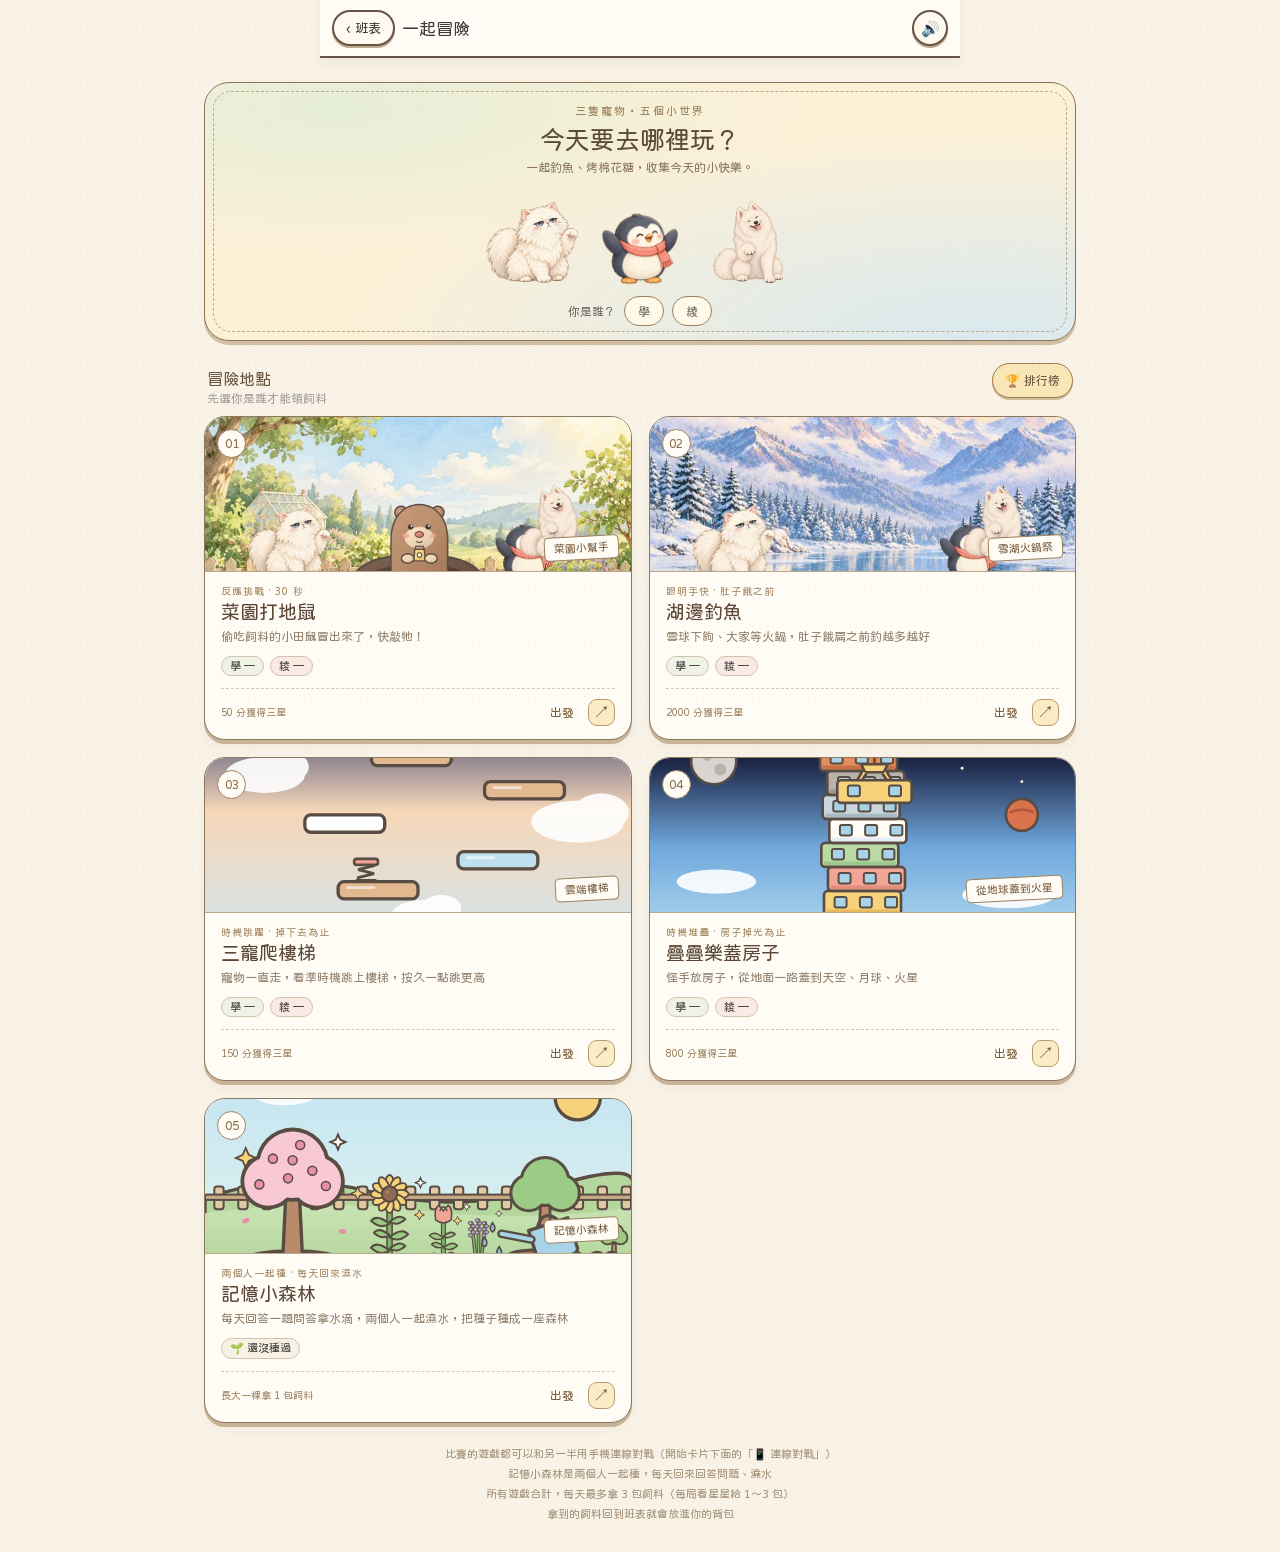
==== games/index.html @ b3e5f1cc "Add the shared memory-garden game Inspired by the Memory Tree app's couple forest: each day there is" ====
<!DOCTYPE html>
<html lang="zh-TW">
<head>
<meta charset="UTF-8">
<meta name="viewport" content="width=device-width, initial-scale=1.0, maximum-scale=1.0, user-scalable=no, viewport-fit=cover">
<meta name="apple-mobile-web-app-capable" content="yes">
<meta name="theme-color" content="#FFFCF6">
<title>一起冒險</title>
<link rel="preconnect" href="https://fonts.googleapis.com">
<link rel="preconnect" href="https://fonts.gstatic.com" crossorigin>
<link href="https://fonts.googleapis.com/css2?family=Huninn&display=swap" rel="stylesheet">
<link rel="stylesheet" href="game.css?v=vs-20261031">
<style>
body{min-height:100%;background:var(--paper);}
.lb{max-width:520px;margin:0 auto;padding:calc(env(safe-area-inset-top) + 76px) 14px calc(env(safe-area-inset-bottom) + 28px);}
/* 上面的歡迎卡：三隻一起出發 */
.lb-hero{position:relative;padding:16px 14px 12px;border:var(--lw) solid var(--ink);border-radius:24px;background:linear-gradient(180deg,#E4F2F8,#FDF2D2);box-shadow:0 4px 0 var(--ink);text-align:center;overflow:hidden;}
.lb-hero h1{font-size:22px;font-weight:400;}
.lb-hero p{font-size:13px;color:var(--t2);margin-top:4px;line-height:1.6;}
.lb-hero .g-pets{height:96px;margin-top:8px;}
.lb-hero .g-pets img{animation:lbHop 1.6s ease-in-out infinite;}
.lb-hero .g-pets img:nth-child(2){animation-delay:.25s;}.lb-hero .g-pets img:nth-child(3){animation-delay:.5s;}
@keyframes lbHop{0%,100%{transform:translateY(0);}50%{transform:translateY(-6px);}}
.lb-who{display:flex;align-items:center;justify-content:center;gap:8px;margin-top:12px;font-size:13px;color:var(--t2);}
.lb-who button{height:32px;padding:0 14px;border:var(--lw2) solid var(--ink);border-radius:999px;background:var(--paper);font-size:13px;}
.lb-who button.on{background:var(--yellow);}
.lb-who b{font-weight:400;padding:4px 14px;border:var(--lw2) solid var(--ink);border-radius:999px;background:var(--yellow);color:var(--t);}
/* 地圖上的冒險地點 */
.lb-h{display:flex;align-items:baseline;justify-content:space-between;margin:20px 4px 8px;font-size:14px;color:var(--t2);}
.lb-list{display:flex;flex-direction:column;gap:12px;}
.lb-game{display:grid;grid-template-columns:64px minmax(0,1fr) auto;align-items:center;gap:12px;width:100%;padding:12px;border:var(--lw2) solid var(--ink);border-radius:20px;background:var(--paper);box-shadow:0 3px 0 var(--ink);text-align:left;}
.lb-game:active{transform:translateY(3px);box-shadow:none;}
.lb-game.soon{background:var(--paper2);border-style:dashed;box-shadow:none;cursor:default;}
.lb-game.soon:active{transform:none;}
.lb-ic{width:64px;height:64px;border:var(--lw2) solid var(--ink);border-radius:50%;display:flex;align-items:center;justify-content:center;font-size:32px;background:var(--c,#FDF2D2);}
.lb-ic img{width:100%;height:100%;object-fit:contain;border-radius:50%;}
.lb-game.soon .lb-ic{filter:grayscale(.7);opacity:.6;}
.lb-name{font-size:17px;}
.lb-desc{font-size:12px;color:var(--t2);margin-top:2px;line-height:1.5;}
.lb-tag{font-size:12px;padding:4px 10px;border:1.5px solid var(--ink);border-radius:999px;background:var(--ribbon-bg);white-space:nowrap;}
.lb-tag.done{background:var(--paper2);color:var(--t3);}
.lb-game.soon .lb-tag{background:none;border-style:dashed;color:var(--t3);}
.lb-note{font-size:12px;color:var(--t3);text-align:center;margin-top:18px;line-height:1.7;}
.lb-best{display:flex;gap:6px;margin-top:5px;font-size:12px;}
.lb-best span{padding:1px 8px;border:1.5px solid var(--ink);border-radius:999px;background:var(--paper);}
.lb-best span.syue{background:#EEF6E8;}.lb-best span.ling{background:#FDEEEA;}
.lb-best span.top{background:var(--yellow);}
.lb-rankbtn{height:32px;padding:0 12px;border:var(--lw2) solid var(--ink);border-radius:999px;background:var(--yellow);font-size:13px;box-shadow:0 2px 0 var(--ink);}
.rk-tabs{display:grid;grid-template-columns:repeat(3,1fr);gap:6px;margin:4px 0 12px;}
.rk-tabs button{height:38px;border:var(--lw2) solid var(--ink);border-radius:14px;background:var(--paper);font-size:14px;}
.rk-tabs button.on{background:var(--yellow);}
.rk-vs{display:flex;justify-content:center;gap:10px;margin-bottom:12px;font-size:14px;}
.rk-vs span{padding:4px 12px;border:var(--lw2) solid var(--ink);border-radius:999px;}
.rk-vs .syue{background:#EEF6E8;}.rk-vs .ling{background:#FDEEEA;}
/* 另一半在對戰房間等：上面跳出邀請 */
.lb-inv{display:block;margin-top:14px;padding:11px 12px;border:2px solid #665347;border-radius:16px;background:linear-gradient(#FFE3DA,#F7B9A9);box-shadow:0 3px 0 #B5765F;color:#5A3A30;font-size:15px;text-align:center;text-decoration:none;animation:lbInv 1s ease-in-out infinite alternate;}
.lb-inv[hidden]{display:none;}
@keyframes lbInv{to{transform:scale(1.02);}}
</style>
<link rel="stylesheet" href="polish.css?v=snowlake-20261026">
</head>
<body data-game="lobby">
<div class="g-bar"><button class="g-back" onclick="location.href='../'">‹ 班表</button><div class="g-title">一起冒險</div></div>
<div class="lb">
  <div class="lb-hero">
    <div class="lb-eyebrow">三隻寵物・五個小世界</div><h1>今天要去哪裡玩？</h1>
    <p>一起釣魚、烤棉花糖，收集今天的小快樂。</p>
    <div class="g-pets" id="lbPets"></div>
    <div class="lb-who" id="lbWho"></div>
  </div>
  <a class="lb-inv" id="lbInv" href="climb.html?vs=1" hidden></a>
  <div class="lb-h"><span>冒險地點 <small id="lbCap" style="font-size:12px;color:var(--t3)"></small></span><button class="lb-rankbtn" id="lbRank">🏆 排行榜</button></div>
  <div class="lb-list" id="lbList"></div>
  <div class="lb-note">比賽的遊戲都可以和另一半用手機連線對戰（開始卡片下面的「📱 連線對戰」）<br>記憶小森林是兩個人一起種，每天回來回答問題、澆水<br>所有遊戲合計，每天最多拿 3 包飼料（每局看星星給 1～3 包）<br>拿到的飼料回到班表就會放進你的背包</div>
</div>
<script src="sound.js?v=garden-20261102"></script>
<script src="game.js?v=garden-20261102"></script>
<script src="vs.js?v=garden-20261102"></script>
<script>
// 冒險地點：有 href 的就是可以玩的
var GAMES=[
  {id:'whack',name:'菜園打地鼠',s:'打地鼠',desc:'偷吃飼料的小田鼠冒出來了，快敲牠！',ic:'🔨',c:'#E7F2DF',href:'whack.html'},
  {id:'fish',name:'湖邊釣魚',s:'釣魚',desc:'雪球下鉤、大家等火鍋，肚子餓扁之前釣越多越好',ic:'🎣',c:'#E4F2F8',href:'fish.html'},
  {id:'climb',name:'三寵爬樓梯',s:'爬樓梯',desc:'寵物一直走，看準時機跳上樓梯，按久一點跳更高',ic:'🪜',c:'#E4F2F8',href:'climb.html'},
  {id:'tower',name:'疊疊樂蓋房子',s:'蓋房子',desc:'怪手放房子，從地面一路蓋到天空、月球、火星',ic:'🏗️',c:'#E4F2F8',href:'tower.html'},
  // 一起玩的（不比分數、不進排行榜）
  {id:'garden',name:'記憶小森林',s:'種樹',desc:'每天回答一題問答拿水滴，兩個人一起澆水，把種子種成一座森林',ic:'🌳',c:'#E7F2DF',href:'garden.html',coop:true}
];
// 小森林：森林幾棵、今天兩個人各澆了幾滴（小森林頁面記在這支手機）
function gardenLine(){
  var g;try{g=JSON.parse(localStorage.getItem('gardenSum')||'null');}catch(e){g=null;}
  if(!g)return '<div class="lb-best"><span>🌱 還沒種過</span></div>';
  var w=g.day===G.today()?g.w||{}:{};
  return '<div class="lb-best"><span class="top">🌳 森林 '+(+g.forest||0)+' 棵</span>'+['syue','ling'].map(function(u){return '<span class="'+u+'">'+G.NAMES[u]+' 💧'+(+w[u]||0)+'</span>';}).join('')+'</div>';
}
function draw(){
  document.getElementById('lbPets').innerHTML=['cat','pg','dg'].map(function(k){return '<img'+(k==='pg'?' class="pg"':'')+' src="'+G.petImg(k,'happy')+'" alt="'+G.petName(k)+'">';}).join('');
  var me=G.who();
  // 已經選過就只顯示；要換人到班表的寵物狀態頁改（這支手機存的是誰的紀錄）
  document.getElementById('lbWho').innerHTML=me?'玩的人是 <b>'+G.NAMES[me]+'</b>':'你是誰？ <button data-u="syue">學</button><button data-u="ling">綾</button>';
  document.querySelectorAll('#lbWho [data-u]').forEach(function(b){b.onclick=function(){G.setWho(b.getAttribute('data-u'));draw();};});
  // 飼料是所有遊戲一起算：大廳上面顯示今天還能拿幾包
  document.getElementById('lbCap').textContent=!me?'先選你是誰才能領飼料':G.left()?'今天還能拿 '+G.left()+' 包飼料':'今天的飼料拿完了，還是可以衝排行榜';
  document.getElementById('lbList').innerHTML=GAMES.map(function(g,i){
    var tag=!g.href?'即將推出':G.SCENES[g.id].goal;
    // 兩個人各自最高分，高的那個塗黃色
    var bs=g.href&&!g.coop?['syue','ling'].map(function(u){return {u:u,s:G.best(g.id,u)};}):[],top=Math.max.apply(null,bs.map(function(x){return x.s==null?-1:x.s;}));
    var best=g.coop?gardenLine():g.href?'<div class="lb-best">'+bs.map(function(x){return '<span class="'+x.u+(x.s!=null&&x.s===top?' top':'')+'">'+(x.s!=null&&x.s===top?'🏆 ':'')+G.NAMES[x.u]+' '+(x.s==null?'—':x.s)+'</span>';}).join('')+'</div>':'';
    var meta=G.SCENES[g.id];
    return '<button class="lb-game" data-g="'+g.id+'" aria-label="遊玩'+g.name+'" style="--scene:'+meta.color+'"><span class="lb-cover"><img src="../assets/games/'+g.id+'/'+(meta.cover||'cover.svg')+'" alt="" loading="lazy"><span class="lb-number">0'+(i+1)+'</span><span class="lb-cover-label">'+meta.label+'</span></span><span class="lb-copy"><span class="lb-game-meta">'+meta.kind+' · '+meta.time+'</span><span class="lb-name">'+g.name+'</span><span class="lb-desc">'+g.desc+'</span>'+best+'<span class="lb-card-footer"><span class="lb-tag">'+tag+'</span><span class="lb-go">出發 <span aria-hidden="true">↗</span></span></span></span></button>';
  }).join('');
  document.querySelectorAll('[data-g]').forEach(function(b){b.onclick=function(){var g=GAMES.filter(function(x){return x.id===b.getAttribute('data-g');})[0];if(g.href)location.href=g.href;};});
}
// 排行榜：每款前 10 名（兩個人一起排），上面是各自的最高分
var rankGame='whack';
function openRank(){
  var playable=GAMES.filter(function(g){return g.href&&!g.coop;});
  var g=playable.filter(function(x){return x.id===rankGame;})[0]||playable[0];
  var vs=['syue','ling'].map(function(u){var b=G.best(g.id,u);return '<span class="'+u+'">'+G.NAMES[u]+' 最高 '+(b==null?'—':b+' 分')+'</span>';}).join('');
  var old=document.querySelector('.g-ov');if(old)old.remove();
  var ov=G.el('<div class="g-ov"><div class="g-card g-leaderboard" role="dialog" aria-modal="true" aria-label="排行榜" style="text-align:left"><h2 style="text-align:center">🏆 排行榜</h2><div class="rk-tabs">'+playable.map(function(x){return '<button data-rk="'+x.id+'"'+(x.id===g.id?' class="on"':'')+'>'+x.ic+' '+x.s+'</button>';}).join('')+'</div><div class="rk-vs">'+vs+'</div>'+G.boardHtml(g.id,'分')+
    '<p class="g-small" style="text-align:center">另一半的分數回到班表、同步後就會出現在這裡</p><div class="g-btns"><button class="g-btn ghost" data-close>關閉</button></div></div></div>');
  document.body.appendChild(ov);
  ov.querySelectorAll('[data-rk]').forEach(function(b){b.onclick=function(){rankGame=b.getAttribute('data-rk');openRank();};});
  ov.querySelector('[data-close]').onclick=function(){ov.remove();};
  ov.onclick=function(e){if(e.target===ov)ov.remove();};
}
document.getElementById('lbRank').onclick=function(){SND.sfx('tap');openRank();};
// 連線對戰：另一半在哪個遊戲的對戰房間等，上面跳出邀請（每 5 秒再看一次，對方走了就收起來）
var vsRoom={};
function vsPaint(){
  var op=VS.other(),el=document.getElementById('lbInv'),g=VS.can()?VS.ORDER.filter(function(k){return VS.present((vsRoom[k]||{})[op]);})[0]:null;
  el.hidden=!g;if(g){el.textContent='💌 '+G.NAMES[op]+' 在'+VS.NAMES[g]+'等你連線對戰！點這裡加入 →';el.href=g+'.html?vs=1';}
}
if(VS.can())VS.connect().then(function(){VS.watchAll(function(r){vsRoom=r||{};vsPaint();});setInterval(vsPaint,5000);}).catch(function(e){console.warn('vs',e);});
// 大廳的主題曲（第一次點畫面才會開始）
SND.music('lobby');
draw();
// 從遊戲按上一頁回來時重新算剩幾次
window.addEventListener('pageshow',function(e){if(e.persisted)draw();});
</script>
</body>
</html>
---- games/game.css ----
/* 小遊戲共用：跟班表同一套繪本風（和紙白、墨灰粗線、大圓角） */
:root{
  --paper:#FFFCF6;--paper2:#F5EEE2;--ink:#3E3A39;--press:#F1E8D8;
  --coral:#F2A497;--yellow:#F6D27A;--mizu:#A8D3E6;--wakatake:#B9DAA5;
  --t:#3E3A39;--t2:#6E6866;--t3:#A39C98;
  --syue:#B9DAA5;--ling:#F2A497;--ribbon-bg:#FDF2D2;--ribbon-t:#86610E;
  --lw:3px;--lw2:2px;--pop:cubic-bezier(.34,1.56,.64,1);
}
*,*::before,*::after{box-sizing:border-box;margin:0;padding:0;-webkit-tap-highlight-color:transparent;}
html,body{height:100%;}
body{background:var(--paper);font-family:'Huninn',-apple-system,'PingFang TC',sans-serif;font-weight:400;font-synthesis:none;color:var(--t);touch-action:manipulation;overscroll-behavior:none;-webkit-user-select:none;user-select:none;}
button{font-family:inherit;font-weight:400;color:inherit;cursor:pointer;}
img{-webkit-user-drag:none;user-select:none;}

/* 上方工具列：返回、標題、分數或時間。實心底＋下框線（跟班表標題列一樣），iOS 狀態列下面才不會變霧霧的 */
.g-bar{position:fixed;left:0;right:0;top:0;z-index:20;display:flex;align-items:center;gap:8px;padding:calc(env(safe-area-inset-top) + 10px) 12px 10px;background:var(--paper);border-bottom:var(--lw) solid var(--ink);}
.g-back{flex-shrink:0;height:38px;padding:0 14px;border:var(--lw2) solid var(--ink);border-radius:999px;background:var(--paper);font-size:14px;box-shadow:0 3px 0 var(--ink);}
.g-back:active{transform:translateY(3px);box-shadow:none;}
.g-title{flex:1;min-width:0;font-size:18px;white-space:nowrap;overflow:hidden;text-overflow:ellipsis;}
.g-pill{flex-shrink:0;min-width:58px;height:38px;padding:0 12px;display:flex;align-items:center;justify-content:center;gap:4px;border:var(--lw2) solid var(--ink);border-radius:999px;background:var(--paper);font-size:15px;box-shadow:0 3px 0 var(--ink);}
.g-pill.hot{background:var(--yellow);}
.g-snd{flex-shrink:0;width:38px;height:38px;padding:0;display:inline-flex;align-items:center;justify-content:center;border:var(--lw2) solid var(--ink);border-radius:50%;background:var(--paper);font-size:16px;line-height:1;box-shadow:0 3px 0 var(--ink);}
.g-snd:active{transform:translateY(3px);box-shadow:none;}
.g-snd.off{background:var(--paper2);}

.g-btn{display:inline-flex;align-items:center;justify-content:center;gap:6px;height:48px;padding:0 22px;border:var(--lw) solid var(--ink);border-radius:999px;background:var(--yellow);font-size:17px;box-shadow:0 4px 0 var(--ink);}
.g-btn:active{transform:translateY(4px);box-shadow:none;}
.g-btn.ghost{background:var(--paper);}

/* 開始前／結算的卡片 */
.g-ov{position:fixed;inset:0;z-index:50;display:flex;align-items:center;justify-content:center;padding:20px;background:rgba(62,58,57,.28);animation:gFade .25s;}
@keyframes gFade{from{opacity:0;}}
.g-card{width:100%;max-width:360px;padding:22px 18px 18px;border:var(--lw) solid var(--ink);border-radius:26px;background:var(--paper);box-shadow:0 5px 0 var(--ink);text-align:center;animation:gPop .4s var(--pop);}
@keyframes gPop{from{opacity:0;transform:scale(.8) translateY(20px);}}
.g-card h2{font-size:22px;font-weight:400;margin-bottom:6px;}
.g-card p{font-size:14px;color:var(--t2);line-height:1.7;}
.g-card .g-btns{display:flex;flex-direction:column;gap:12px;margin-top:18px;align-items:stretch;}
.g-pets{display:flex;justify-content:center;align-items:flex-end;gap:2px;margin:6px 0 4px;height:86px;}
.g-pets img{height:100%;width:auto;}
.g-pets img.pg{height:88%;}
.g-stars{display:flex;justify-content:center;gap:8px;margin:8px 0 4px;}
.g-star{width:46px;height:46px;opacity:.25;filter:grayscale(1);transform:scale(.8);}
.g-star.on{opacity:1;filter:none;animation:gStar .5s var(--pop) both;}
.g-star.on:nth-child(2){animation-delay:.18s;}.g-star.on:nth-child(3){animation-delay:.36s;}
@keyframes gStar{from{transform:scale(.2) rotate(-40deg);opacity:0;}to{transform:scale(1);opacity:1;}}
.g-score{font-size:40px;line-height:1.1;margin:4px 0;}
.g-reward{display:flex;align-items:center;justify-content:center;gap:8px;margin:10px auto 0;padding:10px 14px;border:var(--lw2) solid var(--ink);border-radius:16px;background:var(--ribbon-bg);font-size:15px;max-width:280px;}
.g-reward img{width:34px;height:34px;}
.g-reward.none{background:var(--paper2);color:var(--t2);}
.g-small{font-size:12px;color:var(--t3);margin-top:8px;}

/* 倒數 3、2、1 */
.g-count{position:fixed;inset:0;z-index:40;display:flex;align-items:center;justify-content:center;pointer-events:none;font-size:110px;color:var(--paper);-webkit-text-stroke:4px var(--ink);text-shadow:0 6px 0 var(--ink);}
.g-count span{animation:gCount .8s var(--pop) both;}
@keyframes gCount{from{transform:scale(2.2);opacity:0;}40%{transform:scale(1);opacity:1;}to{transform:scale(.9);opacity:0;}}

/* 浮起來的字（+1、好棒） */
.g-float{position:fixed;z-index:30;pointer-events:none;font-size:26px;color:var(--paper);-webkit-text-stroke:2px var(--ink);transform:translate(-50%,-50%);animation:gFloat .9s ease-out forwards;white-space:nowrap;}
.g-float.bad{color:var(--coral);}
.g-float.gold{color:var(--yellow);}
@keyframes gFloat{0%{opacity:0;transform:translate(-50%,-30%) scale(.6);}20%{opacity:1;transform:translate(-50%,-70%) scale(1.15);}100%{opacity:0;transform:translate(-50%,-180%) scale(1);}}

/* 寵物的對話泡泡 */
.g-say{position:absolute;left:50%;bottom:100%;transform:translate(-50%,-4px);padding:4px 10px;border:var(--lw2) solid var(--ink);border-radius:14px;background:var(--paper);font-size:13px;white-space:nowrap;opacity:0;transition:opacity .2s;pointer-events:none;}
.g-say.on{opacity:1;}

@media (prefers-reduced-motion:reduce){*,*::before,*::after{animation-duration:.01ms!important;transition-duration:.01ms!important;}}

/* 排行榜 */
.g-rank{display:flex;flex-direction:column;align-items:center;gap:2px;font-size:14px;color:var(--t2);margin-bottom:4px;}
.g-rank b{font-weight:400;color:var(--ribbon-t);font-size:16px;}
.g-board{list-style:none;display:flex;flex-direction:column;gap:6px;text-align:left;}
.g-board li{display:grid;grid-template-columns:34px 30px 1fr auto;align-items:center;gap:6px;padding:7px 12px;border:var(--lw2) solid var(--ink);border-radius:14px;background:var(--paper);font-size:14px;}
.g-board li.syue{background:#EEF6E8;}.g-board li.ling{background:#FDEEEA;}
.g-board .g-rk{font-size:18px;text-align:center;}
.g-board .g-who{width:28px;height:28px;border-radius:50%;border:var(--lw2) solid var(--ink);display:flex;align-items:center;justify-content:center;font-size:13px;background:var(--paper);}
.g-board li.syue .g-who{background:var(--syue);}.g-board li.ling .g-who{background:var(--ling);}
.g-board .g-d{font-size:12px;color:var(--t3);}
.g-board b{font-weight:400;font-size:16px;}
.g-empty{padding:18px 10px;font-size:14px;color:var(--t3);text-align:center;}
/* 連線對戰（vs.js）：開始卡片的按鈕和邀請、房間、上面那排對手狀態、結果 */
.vsbar{position:fixed;left:12px;right:12px;top:calc(env(safe-area-inset-top) + 102px);z-index:21;display:flex;justify-content:center;gap:6px;pointer-events:none;}
.vsbar[hidden]{display:none;}
.vsbar b.clk{background:var(--paper);}
.vsbar b{font-weight:400;font-size:13px;padding:2px 12px;border:var(--lw2) solid var(--ink);border-radius:999px;background:#FDEEEA;}
.vsbar b.syue{background:#EEF6E8;}
.vsbar b.lead{background:var(--yellow);}
.g-result-actions [data-vs]{grid-column:1/-1;}
.vs-inv{display:block;width:100%;margin:0 0 12px;padding:9px 10px;border:2px solid #665347;border-radius:14px;background:linear-gradient(#FFE3DA,#F7B9A9);font-size:14px;color:#5A3A30;box-shadow:0 3px 0 #B5765F;animation:vsHot 1s ease-in-out infinite alternate;}
.vs-inv[hidden]{display:none;}
.g-btn.hot{background:linear-gradient(#FFD9CF,#F2A497);animation:vsHot 1s ease-in-out infinite alternate;}
@keyframes vsHot{to{transform:scale(1.03);}}
.vs-row{display:flex;align-items:center;justify-content:center;gap:10px;margin:6px 0 10px;}
.vs-slot{position:relative;display:flex;flex-direction:column;align-items:center;width:112px;padding:8px 6px;border:var(--lw2) solid var(--ink);border-radius:18px;background:var(--paper);font-size:13px;}
.vs-slot.syue{background:#EEF6E8;}.vs-slot.ling{background:#FDEEEA;}
.vs-slot img{width:72px;height:60px;object-fit:contain;}
.vs-slot b{font-weight:400;font-size:16px;}
.vs-slot span{font-size:12px;color:var(--t2);}
.vs-slot.away{border-style:dashed;background:var(--paper2);}
.vs-slot.away img{filter:grayscale(1);opacity:.45;}
.vs-slot .crown{position:absolute;top:-18px;font-size:24px;}
.vs-x{font-size:20px;color:var(--t2);}
.vs-tally{display:inline-block;margin-top:6px;padding:3px 12px;border:1.5px solid var(--ink);border-radius:999px;background:var(--yellow);font-size:13px;}
.vs-warn{margin-top:8px;padding:6px 10px;border:1.5px dashed var(--coral);border-radius:12px;font-size:12px;color:#B5533A;}
.g-card .g-rules.vs-rules{text-align:left;}
---- games/polish.css ----
/* Shared picture-book finish: opaque paper HUD, postcard scenes and tactile controls. */
body{--soft-shadow:0 4px 0 #BFA98D,0 10px 28px #493C2914;background-color:#F4EDE0;}
body::before{content:'';position:fixed;inset:0;pointer-events:none;background:radial-gradient(#B89D7920 .7px,transparent .8px) 0 0/7px 7px;}
button{touch-action:manipulation;}
button:focus-visible{outline:3px solid #367C9C;outline-offset:4px;}
.g-bar{max-width:640px;margin:auto;background:#FFFCF6;border-bottom:2px solid #665347;gap:7px;padding-inline:12px;box-shadow:0 3px 12px #493C2910;}
.g-title{font-size:17px;}
.g-back{height:36px;padding:0 12px;font-size:13px;border-color:#685548;box-shadow:0 2px 0 #BFA98D;background:#FFF9EF;}
.g-snd{width:36px;height:36px;border-color:#685548;box-shadow:0 2px 0 #BFA98D;background:#FFF9EF;font-size:15px;}
.g-snd.off{background:#EFE6D6;}
.g-pill{min-width:48px;height:36px;padding:0 9px;font-size:14px;border-color:#685548;box-shadow:0 2px 0 #C4AF91;}
.g-pill.hot{background:linear-gradient(#FFE8A8,#F6D27A);}
.g-btn{border:2px solid #665347;border-radius:16px;background:linear-gradient(#FFE7A2,#F6D27A);box-shadow:0 4px 0 #9C7748,0 6px 12px #79613F15;transition:transform .12s,box-shadow .12s;}
.g-btn.ghost{background:#FFFDF7;box-shadow:0 3px 0 #D2C1AA;}
.g-btn:hover{filter:brightness(1.035);}
.g-btn:active{transform:translateY(3px);box-shadow:0 1px 0 #9C7748;}
.g-ov{padding:16px;background:#493F3A60;}
.g-card{max-width:390px;max-height:calc(100dvh - 32px);overflow-y:auto;overscroll-behavior:contain;scrollbar-width:thin;border:2px solid #665347;box-shadow:0 5px 0 #5A463C,0 18px 60px #30251C30;}
.g-intro{padding:0;overflow-x:hidden;border-radius:26px;}
.g-cover{position:relative;height:178px;border-bottom:2px solid #665347;background:var(--scene);overflow:hidden;}
.g-cover>img{width:100%;height:100%;object-fit:cover;display:block;}
.g-cover::after{content:'';position:absolute;inset:0;box-shadow:inset 0 -28px 30px #46331C14;pointer-events:none;}
.g-cover-back{position:absolute;left:12px;top:12px;padding:7px 11px;background:#FFFCF6;border:1.5px solid #665347;border-radius:999px;font-size:12px;}
.g-cover-stamp{position:absolute;right:12px;bottom:12px;padding:6px 11px;border:1.5px solid #665347;border-radius:8px;background:#FFFCF6;transform:rotate(-4deg);font-size:12px;box-shadow:2px 2px 0 #AB8C6840;}
.g-card-body{padding:17px 20px 21px;}
.g-eyebrow{font-size:11px;letter-spacing:1px;color:#96714D;margin-bottom:5px;}
.g-card h2{font-size:23px;color:#514238;margin-bottom:12px;}
.g-rules{counter-reset:rule;list-style:none;display:flex;flex-direction:column;gap:8px;text-align:left;margin:8px 0 12px;}
.g-rules li{counter-increment:rule;display:flex;align-items:flex-start;gap:8px;line-height:1.65;font-size:13px;color:#756656;}
.g-rules li::before{content:counter(rule);display:inline-flex;align-items:center;justify-content:center;flex-shrink:0;width:21px;height:21px;border:1px solid #B6A181;border-radius:7px;background:#F5E9D4;color:#796142;font-size:11px;margin-top:1px;}
.g-goal{display:flex;align-items:center;justify-content:center;gap:6px;padding:8px;border-top:1px dashed #D2C3AD;border-bottom:1px dashed #D2C3AD;color:#927040;font-size:12px;}
.g-goal img{width:20px;height:20px;}
.g-card .g-btns{margin-top:14px;gap:10px;}
.g-card .g-small{font-size:11px;line-height:1.6;color:#8D8072;}
.g-result{position:relative;padding-top:0;}
.g-result-ribbon{margin:0 -18px 12px;padding:10px 8px;background:#F1E4CD;border-bottom:1px dashed #C5AA83;color:#93734A;font-size:11px;letter-spacing:1px;}
.g-result .g-pets{height:72px;}
.g-result h2{margin:8px 0 2px;font-size:22px;}
.g-result .g-stars{gap:10px;margin:4px 0 0;}
.g-result .g-star{width:36px;height:36px;}
.g-result .g-score{display:inline-block;position:relative;font-size:50px;color:#725333;margin:7px 0 10px;line-height:1;}
.g-result .g-score::after{content:'';position:absolute;bottom:-3px;left:-10%;width:120%;height:13px;border-radius:50%;background:#F6D27A45;z-index:-1;}
.g-result p{font-size:12px;}
.g-result .g-reward{font-size:14px;background:#F8EBCB;border:1px solid #BEA57A;box-shadow:0 2px 0 #E8D5AE;}
.g-result-actions{display:grid!important;grid-template-columns:1fr 1fr;}
.g-result-actions [data-again]{grid-column:1/-1;}
.g-result-actions .g-btn{padding:0 9px;font-size:14px;height:42px;}
.g-float{font-size:23px;-webkit-text-stroke:0;text-shadow:-1px -1px 0 #665347,1px -1px 0 #665347,-1px 1px 0 #665347,1px 1px 0 #665347,0 2px 0 #665347;}
.g-hit-spark{position:fixed;z-index:29;pointer-events:none;}
.g-hit-spark i{position:absolute;width:5px;height:9px;background:#F6D27A;border:1px solid #9D783E;border-radius:3px;--angle:0deg;transform:rotate(var(--angle));animation:rewardSpark .6s ease-out both;}
.g-hit-spark i:nth-child(2){--angle:60deg;background:#B9DAA5;}.g-hit-spark i:nth-child(3){--angle:120deg;}.g-hit-spark i:nth-child(4){--angle:180deg;background:#F2A497;}.g-hit-spark i:nth-child(5){--angle:240deg;}.g-hit-spark i:nth-child(6){--angle:300deg;background:#A8D3E6;}
@keyframes rewardSpark{from{transform:rotate(var(--angle)) translateY(-6px);opacity:1;}to{transform:rotate(var(--angle)) translateY(-42px) scale(.2);opacity:0;}}
.g-say{border:1.5px solid #665347;box-shadow:0 2px 0 #59452E20;background:#FFFCF6;max-width:250px;}
.g-say::after{content:'';position:absolute;bottom:-5px;left:calc(50% - 4px);width:8px;height:8px;background:inherit;border-right:1.5px solid #665347;border-bottom:1.5px solid #665347;transform:rotate(45deg);}
.stage{left:50%;right:auto;width:min(100%,600px);transform:translateX(-50%);box-shadow:0 0 60px #59452E24;}
.world{box-shadow:0 0 70px #59452E20;}
.timebar,.route{max-width:560px;margin:auto;border-color:#665347;box-shadow:0 2px 0 #B7A38350;height:9px;}
.timebar i{background:linear-gradient(90deg,#9EBC78,#D8E9AE);}
.timebar.low i{background:linear-gradient(90deg,#DE8C7A,#F4B79B);}
.tip{font-size:13px;line-height:1.5;border:1.5px solid #796352;border-radius:12px;background:#FFFCF6;box-shadow:0 2px 0 #80674D25;max-width:calc(100vw - 32px);white-space:normal;text-align:center;}
.ctrl{gap:10px;}
.act{height:58px;max-width:250px;font-size:20px;}
.panel{border:1.5px solid #806957;background:#FFFCF6;border-radius:17px;box-shadow:0 3px 0 #9B7B52;}
.heat{border-color:#806957;background:linear-gradient(90deg,#D5E8EE 0 48%,#BED6A1 48% 72%,#EBD18A 72% 80%,#E7AC93 80%);height:18px;}
.needle{border-color:#735C4B;width:7px;box-shadow:0 1px 3px #493F3A40;}
.roast .bar,.prog{border-color:#8B765D;}
.track{border:2px solid #806957;background:linear-gradient(#A3D5DF,#DFEDF0);border-radius:15px;box-shadow:inset 0 3px 0 #6D9EAA30;}
.zone{border-color:#80975C;background:#CCDFA9DD;}
.zone.in{background:#F6D27ADD;}
.prog{height:12px;box-shadow:0 2px 0 #49687025;}
.catch img{filter:drop-shadow(0 5px 6px #2C596C30);}
.hole{border:0;background:none;padding:0;cursor:pointer;}
.hole:focus-visible{outline-offset:-4px;border-radius:50%;}
.hole .back{filter:drop-shadow(0 3px 3px #5A43232A);}
.hole.up .who{filter:drop-shadow(0 1px 2px #5A432320);}
.field{isolation:isolate;}
body[data-game="spring"] .field{padding:8px;border:1.5px solid #96B0BC;border-radius:22px;background:#E1EDF09C;box-shadow:0 4px 0 #8EAAB96B,inset 0 0 0 4px #FFFCF6AA;gap:4px;}
.tile{transition:filter .12s,transform .12s;}
.tile:active{transform:scale(.91);}
.tile .t{font-size:11px;line-height:17px;border:1px solid #6C6C69;padding-inline:4px;}
.shovels{border:1.5px solid #7E8D91;box-shadow:0 2px 0 #AFC0C6;background:#FFFDF8;}
.bath .bt{border:1.5px solid #796957;border-radius:12px;box-shadow:0 3px 0 #BAA58C;}
/* Lobby: illustrated destinations, each with its own postcard. */
body[data-game="lobby"]{height:auto;min-height:100%;background:#F8F2E7;}
.lb{max-width:900px;padding-top:calc(env(safe-area-inset-top) + 82px);}
.lb-hero{padding:22px 16px 14px;border:1.5px solid #8A7157;border-radius:25px;background:radial-gradient(ellipse at 15% 10%,#E6EED6,transparent 45%),radial-gradient(ellipse at 90% 100%,#D9E9EF,transparent 58%),#FCF0D7;box-shadow:0 4px 0 #D2BFA3;}
.lb-hero::before{content:'';position:absolute;inset:8px;border:1px dashed #BBA88B;border-radius:18px;pointer-events:none;}
.lb-eyebrow{font-size:11px;letter-spacing:2px;color:#9A7C58;margin-bottom:8px;}
.lb-hero h1{font-size:25px;color:#5C4938;}
.lb-hero p{font-size:12px;color:#8C775E;}
.lb-hero .g-pets{height:98px;margin:12px 0 0;gap:6px;}
.lb-who{font-size:12px;margin-top:9px;}
.lb-who b,.lb-who button{border:1px solid #9D825F;background:#FFF9E9;height:30px;font-size:12px;padding:5px 13px;}
.lb-h{font-size:16px;color:#68553E;margin:22px 3px 11px;gap:10px;}
.lb-h small{display:block;margin-top:4px;}
.lb-rankbtn{border:1.5px solid #9A7A50;box-shadow:0 2px 0 #D2BC99;background:#F8E6B7;height:35px;font-size:12px;white-space:nowrap;}
.lb-list{display:grid;grid-template-columns:repeat(2,minmax(0,1fr));gap:17px;}
.lb-game{display:flex;flex-direction:column;align-items:stretch;gap:0;padding:0;overflow:hidden;border:1.5px solid #8C775F;border-radius:21px;background:#FFFCF6;box-shadow:0 4px 0 #C8B396,0 8px 12px #5B493D09;transition:transform .15s,box-shadow .15s;}
.lb-game:hover{transform:translateY(-2px);box-shadow:0 6px 0 #C8B396,0 10px 18px #5B493D14;}
.lb-game:active{transform:translateY(3px);box-shadow:0 1px 0 #C8B396;}
.lb-cover{display:block;position:relative;height:155px;overflow:hidden;background:var(--scene);border-bottom:1px solid #BBA88B;}
.lb-cover>img{display:block;width:100%;height:100%;object-fit:cover;}
.lb-number{position:absolute;left:12px;top:12px;display:flex;align-items:center;justify-content:center;width:29px;height:29px;border:1px solid #9B815F;border-radius:50%;background:#FFFCF6;font-size:12px;color:#8C6E48;}
.lb-cover-label{position:absolute;right:12px;bottom:11px;transform:rotate(-3deg);font-size:11px;color:#765B3D;background:#FFFCF6;padding:5px 9px;border:1px solid #9B815F;border-radius:5px;}
.lb-copy{display:block;padding:14px 16px 13px;}
.lb-game-meta{display:block;font-size:10px;letter-spacing:1px;color:#A18560;margin-bottom:4px;}
.lb-name{display:block;font-size:19px;color:#5C4737;}
.lb-desc{display:block;font-size:12px;line-height:1.6;color:#91806C;margin-top:5px;}
.lb-best{display:flex;margin-top:10px;gap:6px;}
.lb-best span{font-size:11px;border:1px solid #D1C2AD;padding:3px 8px;background:#F7F0E5;}
.lb-best span.syue{background:#EFF3E5;}.lb-best span.ling{background:#F9EBE3;}.lb-best span.top{background:#FAE8B6;}
.lb-card-footer{display:flex;align-items:center;justify-content:space-between;gap:8px;margin-top:12px;padding-top:10px;border-top:1px dashed #D5C8B7;}
.lb-tag{padding:0;border:0;background:none;font-size:10px;color:#9C8260;white-space:normal;}
.lb-tag.done{background:none;color:#ADA295;}
.lb-go{font-size:12px;display:flex;gap:14px;align-items:center;color:#785B36;white-space:nowrap;}
.lb-go>span{display:inline-flex;align-items:center;justify-content:center;width:27px;height:27px;border:1px solid #B69A71;background:#FBECC5;border-radius:9px;font-size:17px;}
.lb-note{color:#A49178;font-size:11px;line-height:1.8;margin-top:22px;}
.rk-tabs{grid-template-columns:repeat(5,minmax(0,1fr));gap:4px;}
.rk-tabs button{height:52px;border:1px solid #B69D7B;border-radius:11px;font-size:11px;line-height:1.5;background:#F8F1E5;padding:3px;}
.rk-tabs button.on{background:#F9E3AF;border-color:#84663C;}
.rk-vs{gap:7px;font-size:12px;}
.rk-vs span{padding:6px 10px;border:1px solid #BAA584;}
.g-board li{border:1px solid #C6B79F;padding:8px 10px;font-size:12px;border-radius:11px;}
.g-board b{font-size:14px;}
@media(max-width:620px){.lb{max-width:470px;padding-inline:15px;}.lb-list{grid-template-columns:1fr;gap:16px;}.lb-game{display:grid;grid-template-columns:120px minmax(0,1fr);border-radius:19px;}.lb-cover{height:100%;min-height:190px;border-bottom:0;border-right:1px solid #BBA88B;}.lb-cover>img{object-position:center;}.lb-number{top:10px;left:10px;width:25px;height:25px;font-size:11px;}.lb-cover-label{bottom:10px;right:6px;left:6px;text-align:center;font-size:9px;padding:5px 3px;}.lb-copy{padding:13px 12px 12px;}.lb-name{font-size:18px;}.lb-desc{font-size:11px;}.lb-best span{padding:2px 6px;font-size:10px;}.lb-go{gap:7px;font-size:11px;}.lb-tag{font-size:9px;}.lb-card-footer{gap:4px;margin-top:10px;padding-top:8px;}}
@media(max-width:360px){.g-bar{gap:5px;padding-inline:9px;}.g-title{font-size:14px;}.g-back{padding-inline:9px;font-size:12px;}.g-pill{padding-inline:7px;min-width:42px;font-size:12px;}.lb{padding-inline:12px;}.lb-game{grid-template-columns:92px minmax(0,1fr);}.lb-hero h1{font-size:22px;}.lb-name{font-size:17px;}.g-card-body{padding:13px 16px 17px;}.g-cover{height:142px;}.g-rules{gap:5px;}.g-rules li{font-size:12px;}.g-card h2{font-size:21px;margin-bottom:8px;}.g-goal{padding:6px;}.g-card .g-btns{margin-top:10px;}.g-result .g-pets{height:58px;}.g-result .g-score{font-size:42px;}.g-result .g-star{width:29px;height:29px;}.g-result .g-reward{font-size:12px;padding:8px;}.g-result .g-rank{font-size:12px;}}
@media(max-height:650px){.g-cover{height:130px;}.g-card-body{padding-block:12px;}.g-rules{gap:4px;margin-block:7px;}.g-rules li{font-size:12px;}.g-intro .g-small{font-size:10px;}.g-card h2{font-size:20px;margin-bottom:7px;}.g-card .g-btns{margin-top:10px;}.g-intro .g-btn{height:43px;font-size:15px;}.ctrl{gap:7px;bottom:calc(env(safe-area-inset-bottom) + 12px);}.act{height:48px;}.tip{font-size:12px;padding:5px 10px;}.panel{padding:10px 12px 8px;}.low{width:min(94vw,460px,calc((100vh - 260px) * .86));}}
@media(prefers-reduced-motion:reduce){*,*::before,*::after{animation:none!important;transition:none!important;}.g-star.on{transform:scale(1);}.g-float{opacity:1;}.lb-hero .g-pets img{animation:none;}}

@media(max-width:620px){.lb-game{display:flex;}.lb-cover{height:145px;min-height:0;border-right:0;border-bottom:1px solid #BBA88B;}.lb-cover>img{object-fit:cover;}.lb-cover-label{left:auto;right:12px;padding:5px 9px;font-size:11px;}.lb-copy{padding:14px 16px;}.lb-desc{font-size:12px;}.lb-card-footer{margin-top:10px;}.lb-best{margin-top:8px;}}
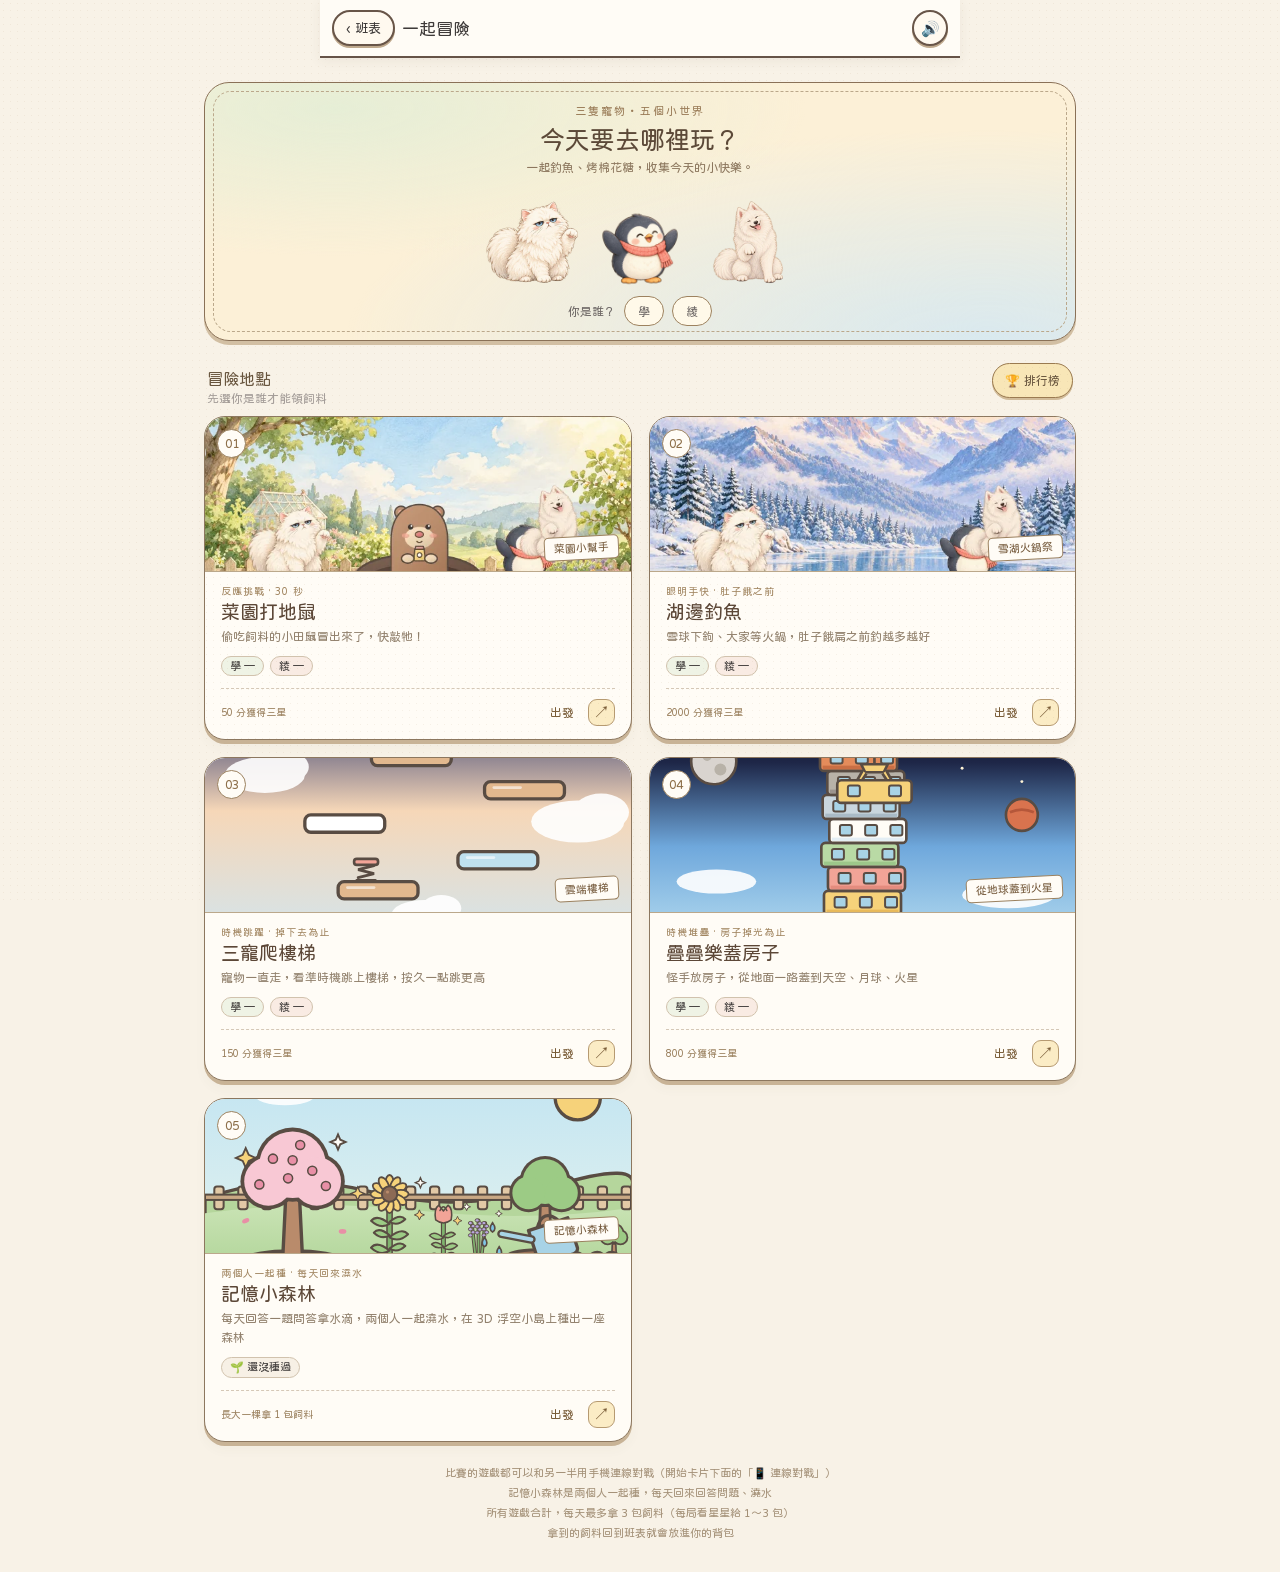
==== commit 7b73cb3e: "Turn the memory garden into a 3D floating island (three.js) - games/garden3d.js draws the garden wit" ====
--- a/games/index.html
+++ b/games/index.html
@@ -84,7 +84,7 @@
   {id:'climb',name:'三寵爬樓梯',s:'爬樓梯',desc:'寵物一直走，看準時機跳上樓梯，按久一點跳更高',ic:'🪜',c:'#E4F2F8',href:'climb.html'},
   {id:'tower',name:'疊疊樂蓋房子',s:'蓋房子',desc:'怪手放房子，從地面一路蓋到天空、月球、火星',ic:'🏗️',c:'#E4F2F8',href:'tower.html'},
   // 一起玩的（不比分數、不進排行榜）
-  {id:'garden',name:'記憶小森林',s:'種樹',desc:'每天回答一題問答拿水滴，兩個人一起澆水，把種子種成一座森林',ic:'🌳',c:'#E7F2DF',href:'garden.html',coop:true}
+  {id:'garden',name:'記憶小森林',s:'種樹',desc:'每天回答一題問答拿水滴，兩個人一起澆水，在 3D 浮空小島上種出一座森林',ic:'🌳',c:'#E7F2DF',href:'garden.html',coop:true}
 ];
 // 小森林：森林幾棵、今天兩個人各澆了幾滴（小森林頁面記在這支手機）
 function gardenLine(){
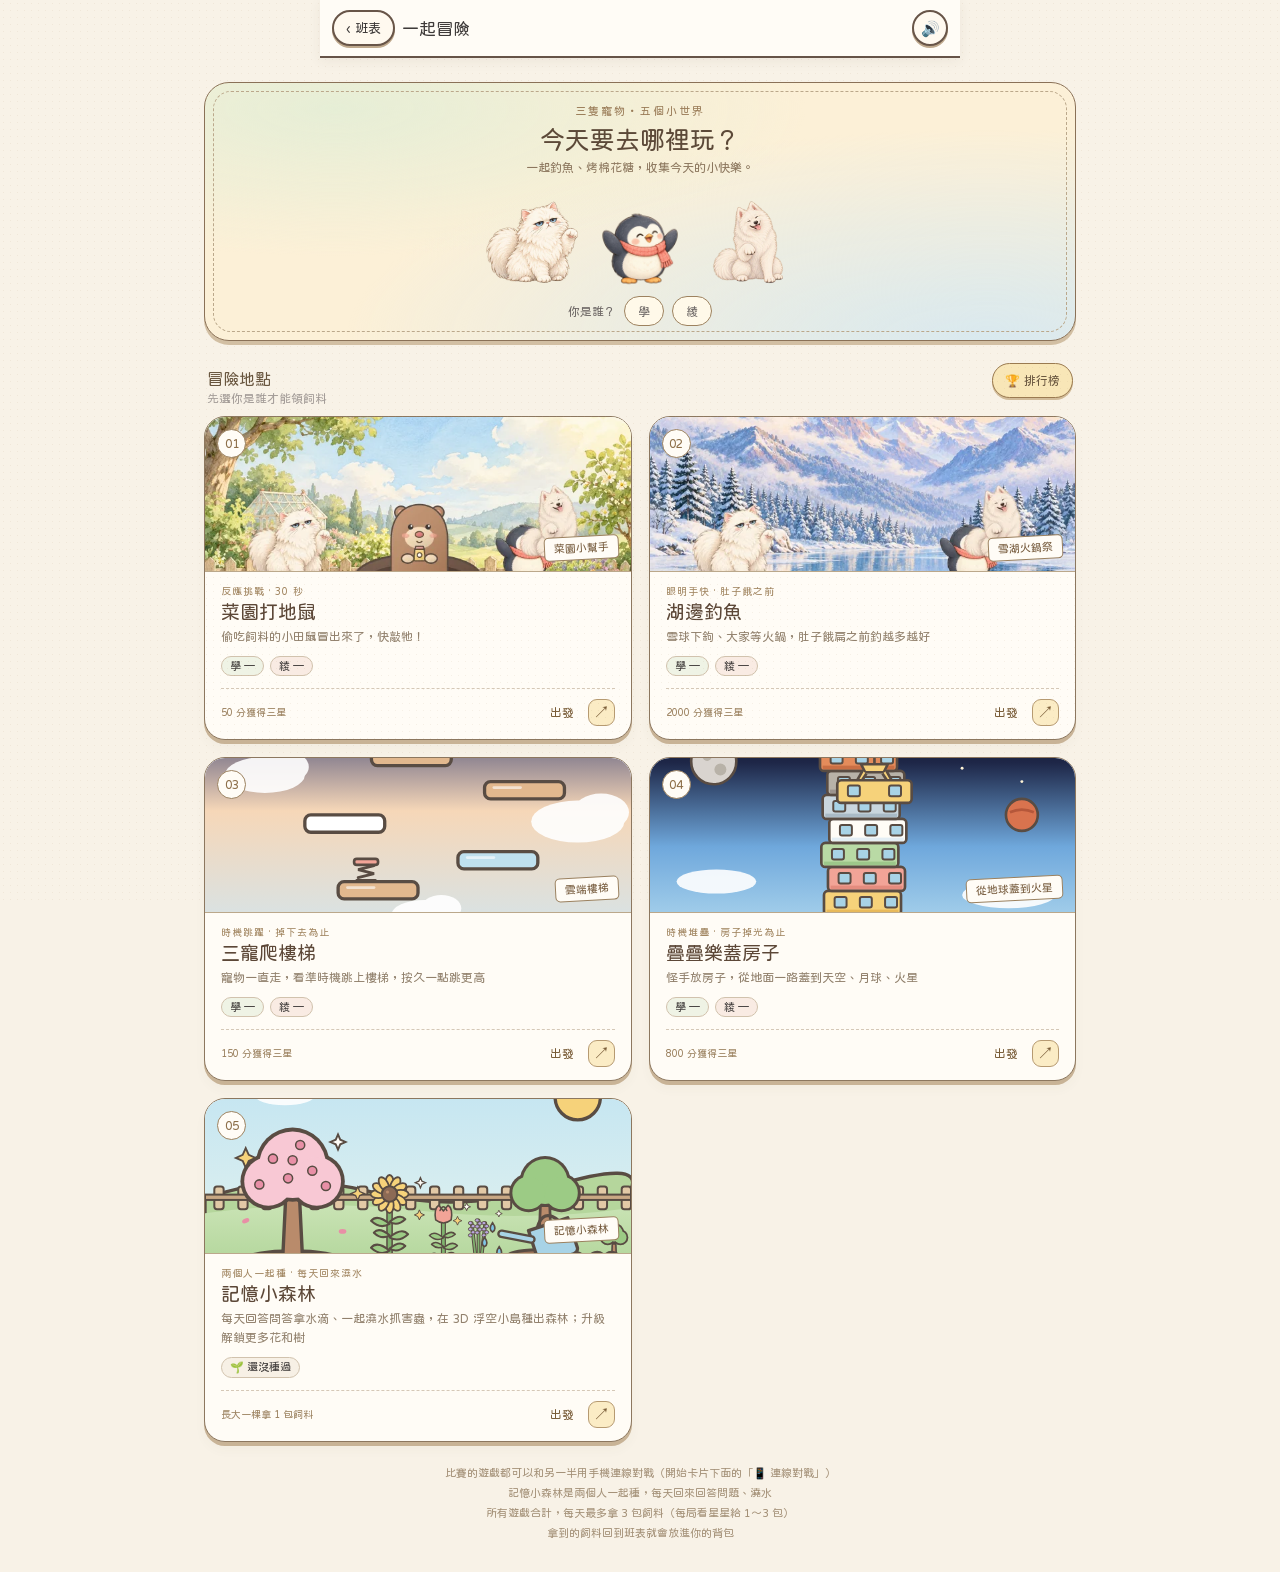
==== commit 68046d43: "Garden levels, pests, visitors, a richer island, and the two of us - Garden XP from watering, answer" ====
--- a/games/index.html
+++ b/games/index.html
@@ -84,7 +84,7 @@
   {id:'climb',name:'三寵爬樓梯',s:'爬樓梯',desc:'寵物一直走，看準時機跳上樓梯，按久一點跳更高',ic:'🪜',c:'#E4F2F8',href:'climb.html'},
   {id:'tower',name:'疊疊樂蓋房子',s:'蓋房子',desc:'怪手放房子，從地面一路蓋到天空、月球、火星',ic:'🏗️',c:'#E4F2F8',href:'tower.html'},
   // 一起玩的（不比分數、不進排行榜）
-  {id:'garden',name:'記憶小森林',s:'種樹',desc:'每天回答一題問答拿水滴，兩個人一起澆水，在 3D 浮空小島上種出一座森林',ic:'🌳',c:'#E7F2DF',href:'garden.html',coop:true}
+  {id:'garden',name:'記憶小森林',s:'種樹',desc:'每天回答問答拿水滴、一起澆水抓害蟲，在 3D 浮空小島種出森林；升級解鎖更多花和樹',ic:'🌳',c:'#E7F2DF',href:'garden.html',coop:true}
 ];
 // 小森林：森林幾棵、今天兩個人各澆了幾滴（小森林頁面記在這支手機）
 function gardenLine(){
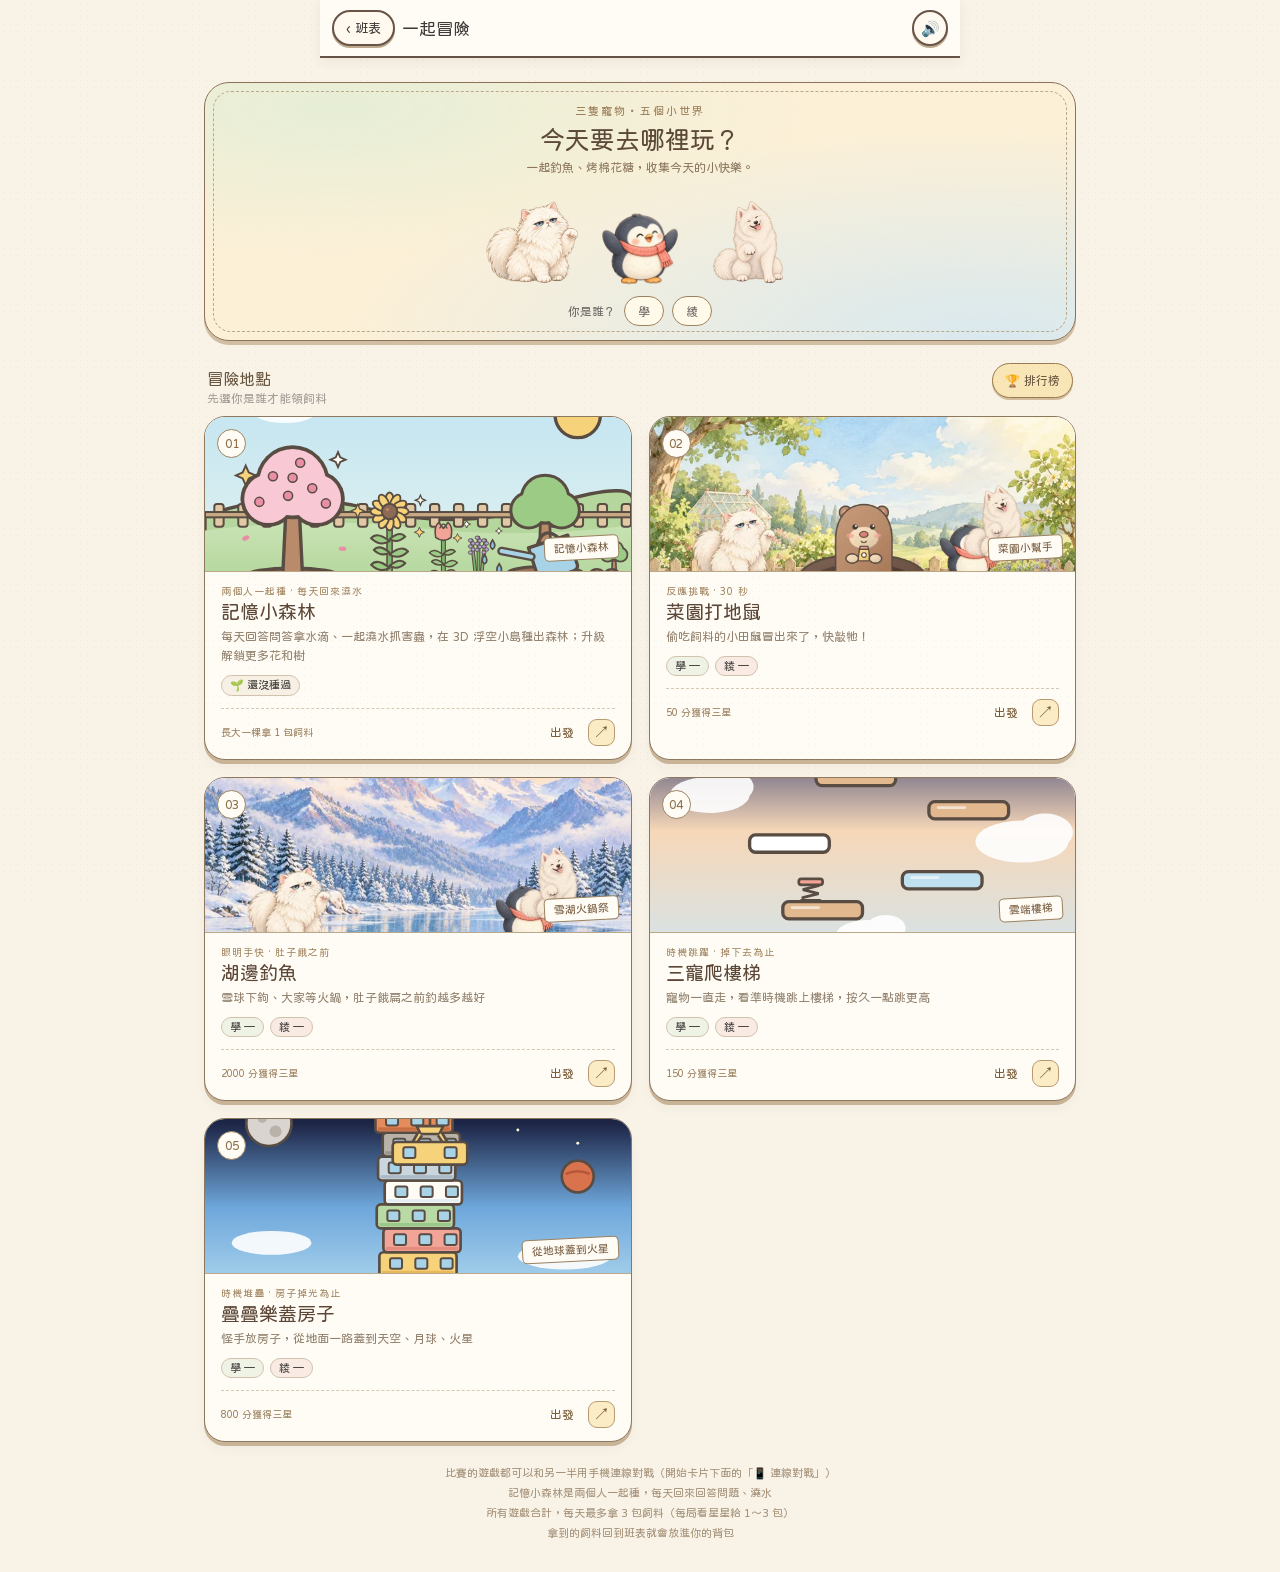
==== commit 7b19167e: "Bigger treehouse for two, finer characters, garden first in the lobby - The treehouse is rebuilt lar" ====
--- a/games/index.html
+++ b/games/index.html
@@ -79,12 +79,12 @@
 <script>
 // 冒險地點：有 href 的就是可以玩的
 var GAMES=[
+  // 一起玩的（不比分數、不進排行榜）
+  {id:'garden',name:'記憶小森林',s:'種樹',desc:'每天回答問答拿水滴、一起澆水抓害蟲，在 3D 浮空小島種出森林；升級解鎖更多花和樹',ic:'🌳',c:'#E7F2DF',href:'garden.html',coop:true},
   {id:'whack',name:'菜園打地鼠',s:'打地鼠',desc:'偷吃飼料的小田鼠冒出來了，快敲牠！',ic:'🔨',c:'#E7F2DF',href:'whack.html'},
   {id:'fish',name:'湖邊釣魚',s:'釣魚',desc:'雪球下鉤、大家等火鍋，肚子餓扁之前釣越多越好',ic:'🎣',c:'#E4F2F8',href:'fish.html'},
   {id:'climb',name:'三寵爬樓梯',s:'爬樓梯',desc:'寵物一直走，看準時機跳上樓梯，按久一點跳更高',ic:'🪜',c:'#E4F2F8',href:'climb.html'},
-  {id:'tower',name:'疊疊樂蓋房子',s:'蓋房子',desc:'怪手放房子，從地面一路蓋到天空、月球、火星',ic:'🏗️',c:'#E4F2F8',href:'tower.html'},
-  // 一起玩的（不比分數、不進排行榜）
-  {id:'garden',name:'記憶小森林',s:'種樹',desc:'每天回答問答拿水滴、一起澆水抓害蟲，在 3D 浮空小島種出森林；升級解鎖更多花和樹',ic:'🌳',c:'#E7F2DF',href:'garden.html',coop:true}
+  {id:'tower',name:'疊疊樂蓋房子',s:'蓋房子',desc:'怪手放房子，從地面一路蓋到天空、月球、火星',ic:'🏗️',c:'#E4F2F8',href:'tower.html'}
 ];
 // 小森林：森林幾棵、今天兩個人各澆了幾滴（小森林頁面記在這支手機）
 function gardenLine(){
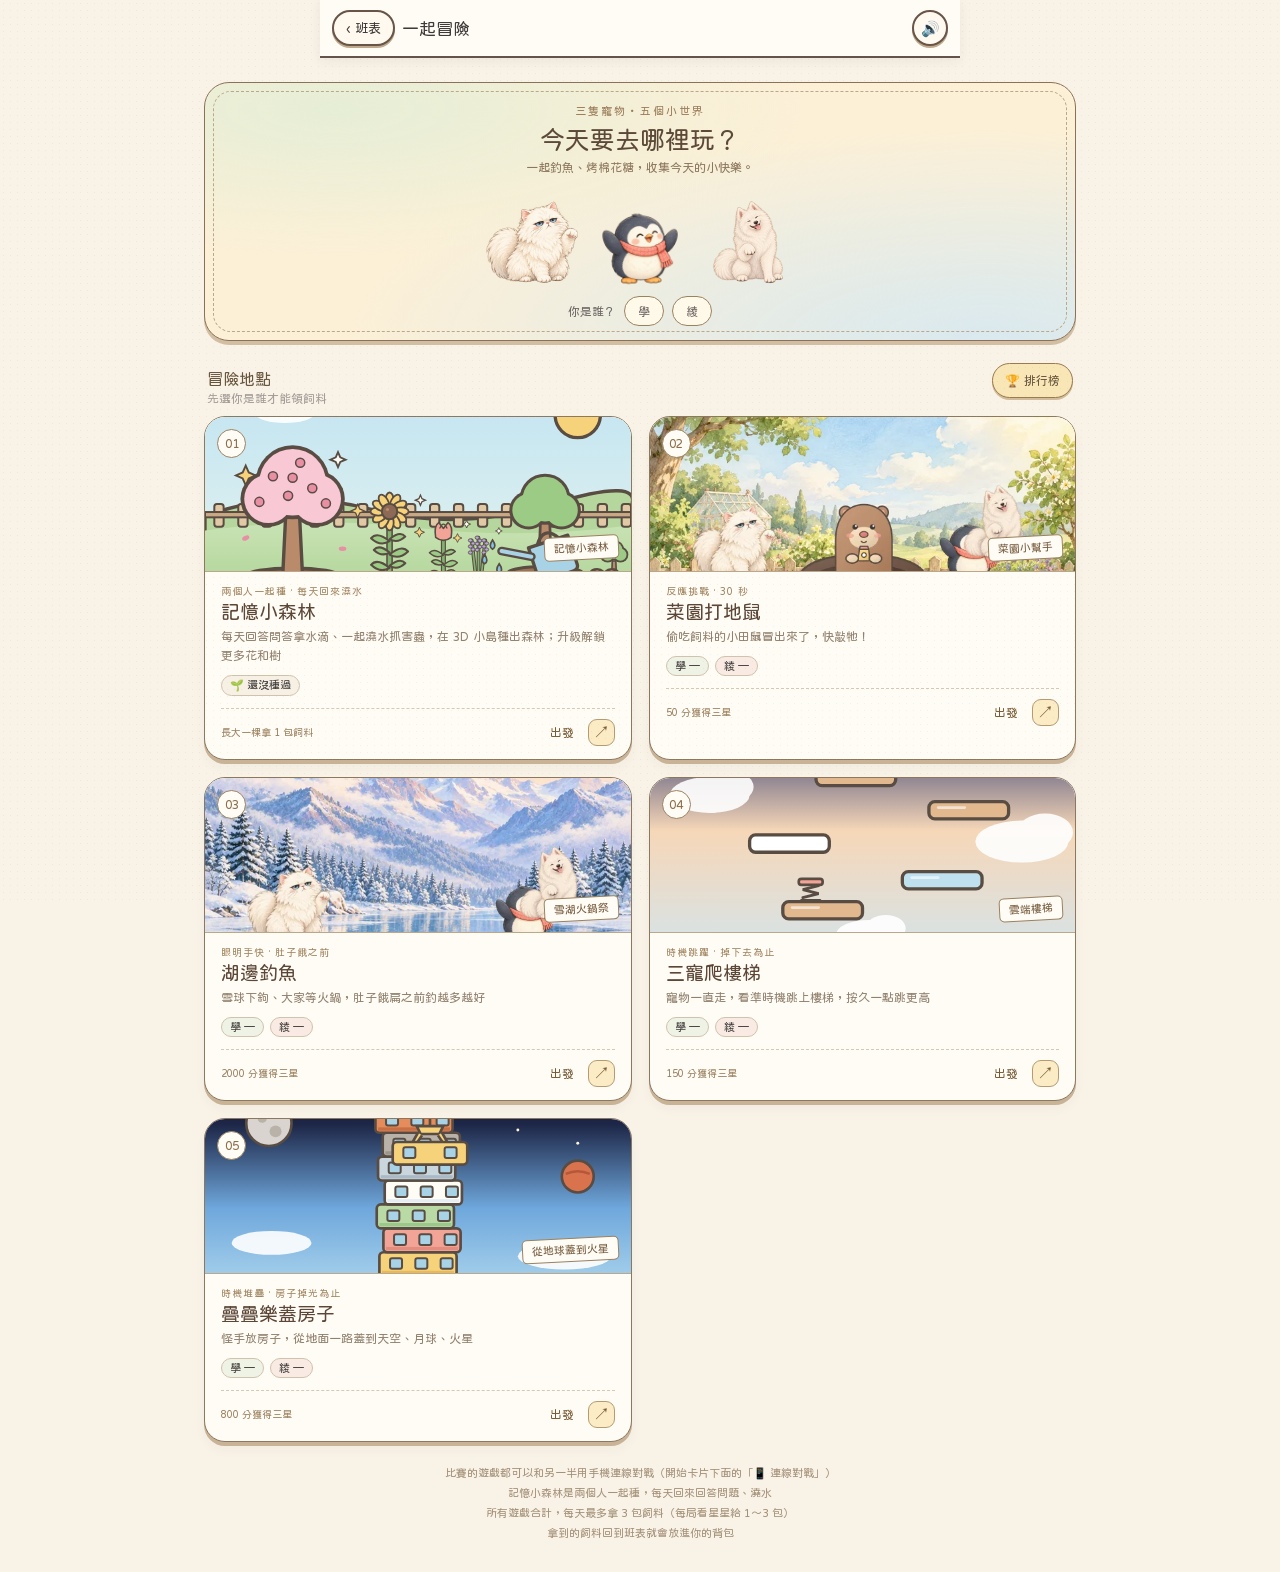
==== commit 703bd4c7: "Put the garden island on the ground: meadow, lake with ducks, hills and distant mountains The yard n" ====
--- a/games/index.html
+++ b/games/index.html
@@ -80,7 +80,7 @@
 // 冒險地點：有 href 的就是可以玩的
 var GAMES=[
   // 一起玩的（不比分數、不進排行榜）
-  {id:'garden',name:'記憶小森林',s:'種樹',desc:'每天回答問答拿水滴、一起澆水抓害蟲，在 3D 浮空小島種出森林；升級解鎖更多花和樹',ic:'🌳',c:'#E7F2DF',href:'garden.html',coop:true},
+  {id:'garden',name:'記憶小森林',s:'種樹',desc:'每天回答問答拿水滴、一起澆水抓害蟲，在 3D 小島種出森林；升級解鎖更多花和樹',ic:'🌳',c:'#E7F2DF',href:'garden.html',coop:true},
   {id:'whack',name:'菜園打地鼠',s:'打地鼠',desc:'偷吃飼料的小田鼠冒出來了，快敲牠！',ic:'🔨',c:'#E7F2DF',href:'whack.html'},
   {id:'fish',name:'湖邊釣魚',s:'釣魚',desc:'雪球下鉤、大家等火鍋，肚子餓扁之前釣越多越好',ic:'🎣',c:'#E4F2F8',href:'fish.html'},
   {id:'climb',name:'三寵爬樓梯',s:'爬樓梯',desc:'寵物一直走，看準時機跳上樓梯，按久一點跳更高',ic:'🪜',c:'#E4F2F8',href:'climb.html'},
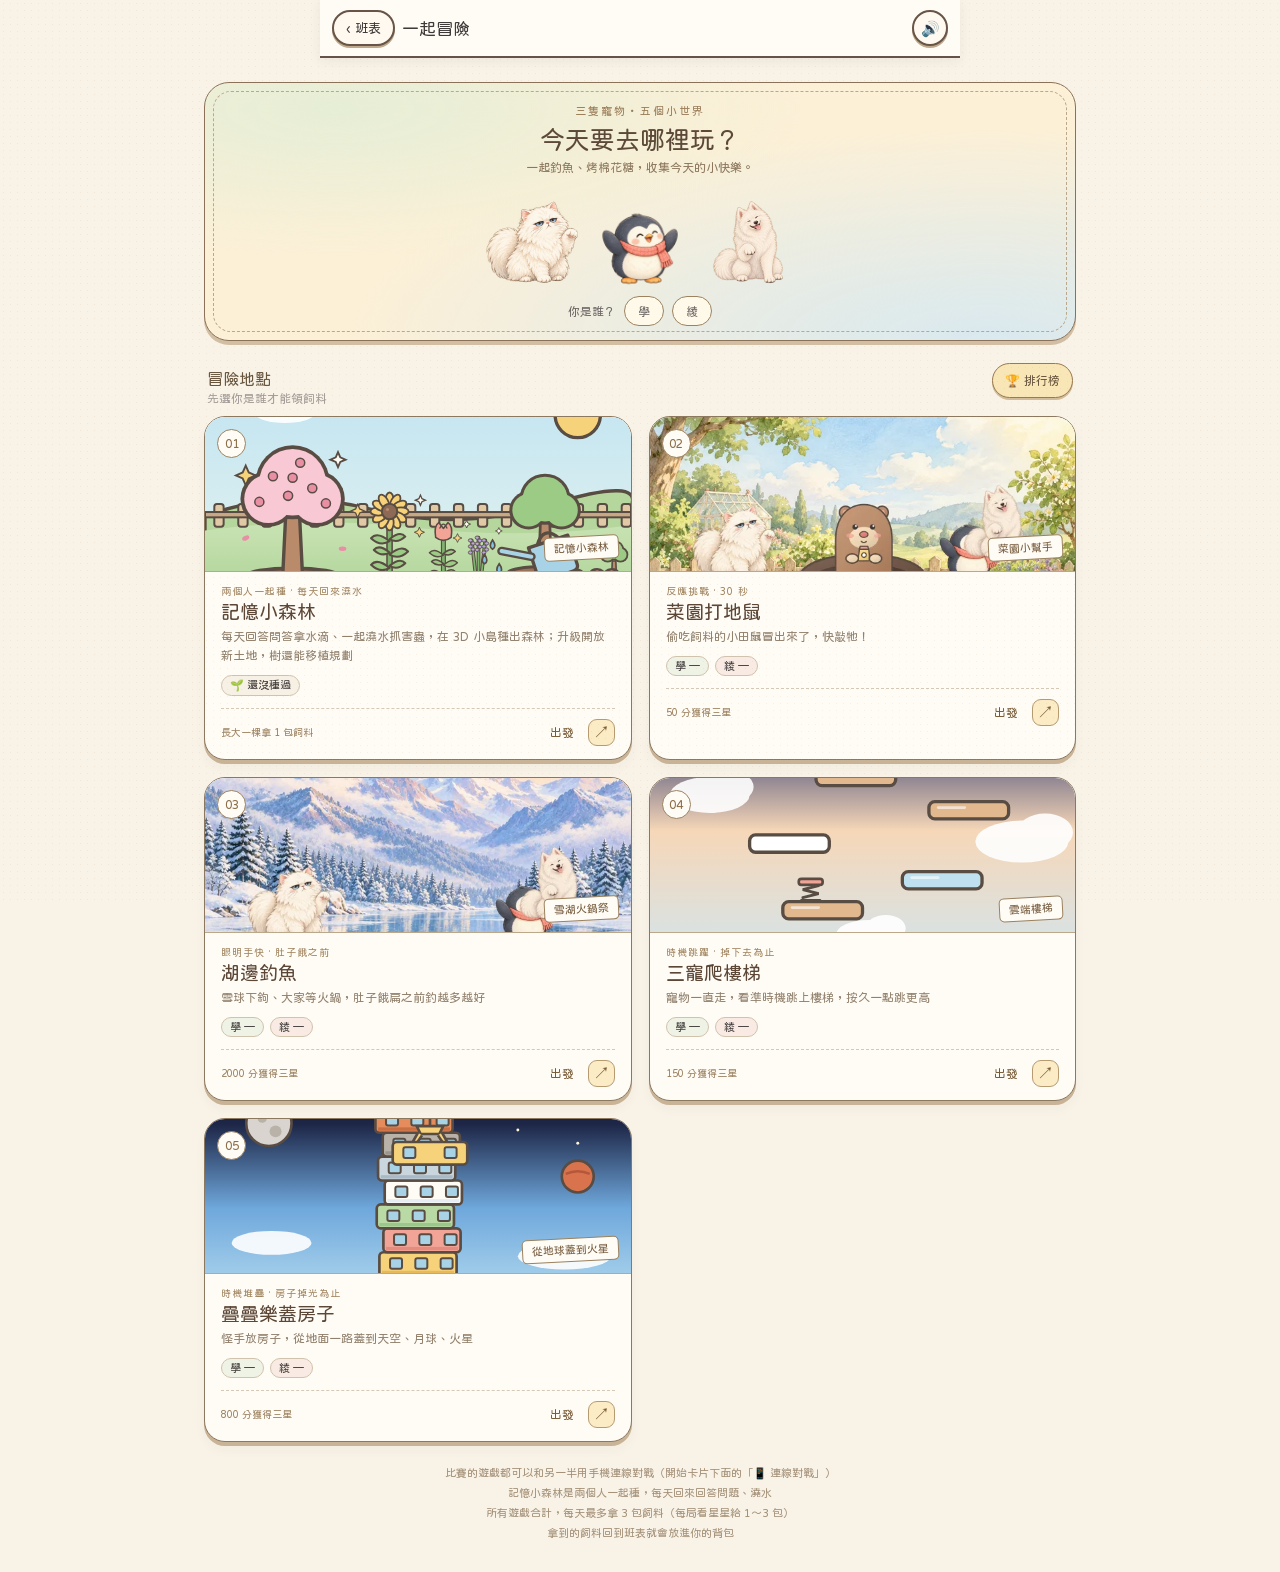
==== commit b63cda38: "Garden: new land parcels with levels, transplanting, and walking over the bridge - Four new lands op" ====
--- a/games/index.html
+++ b/games/index.html
@@ -80,7 +80,7 @@
 // 冒險地點：有 href 的就是可以玩的
 var GAMES=[
   // 一起玩的（不比分數、不進排行榜）
-  {id:'garden',name:'記憶小森林',s:'種樹',desc:'每天回答問答拿水滴、一起澆水抓害蟲，在 3D 小島種出森林；升級解鎖更多花和樹',ic:'🌳',c:'#E7F2DF',href:'garden.html',coop:true},
+  {id:'garden',name:'記憶小森林',s:'種樹',desc:'每天回答問答拿水滴、一起澆水抓害蟲，在 3D 小島種出森林；升級開放新土地，樹還能移植規劃',ic:'🌳',c:'#E7F2DF',href:'garden.html',coop:true},
   {id:'whack',name:'菜園打地鼠',s:'打地鼠',desc:'偷吃飼料的小田鼠冒出來了，快敲牠！',ic:'🔨',c:'#E7F2DF',href:'whack.html'},
   {id:'fish',name:'湖邊釣魚',s:'釣魚',desc:'雪球下鉤、大家等火鍋，肚子餓扁之前釣越多越好',ic:'🎣',c:'#E4F2F8',href:'fish.html'},
   {id:'climb',name:'三寵爬樓梯',s:'爬樓梯',desc:'寵物一直走，看準時機跳上樓梯，按久一點跳更高',ic:'🪜',c:'#E4F2F8',href:'climb.html'},
